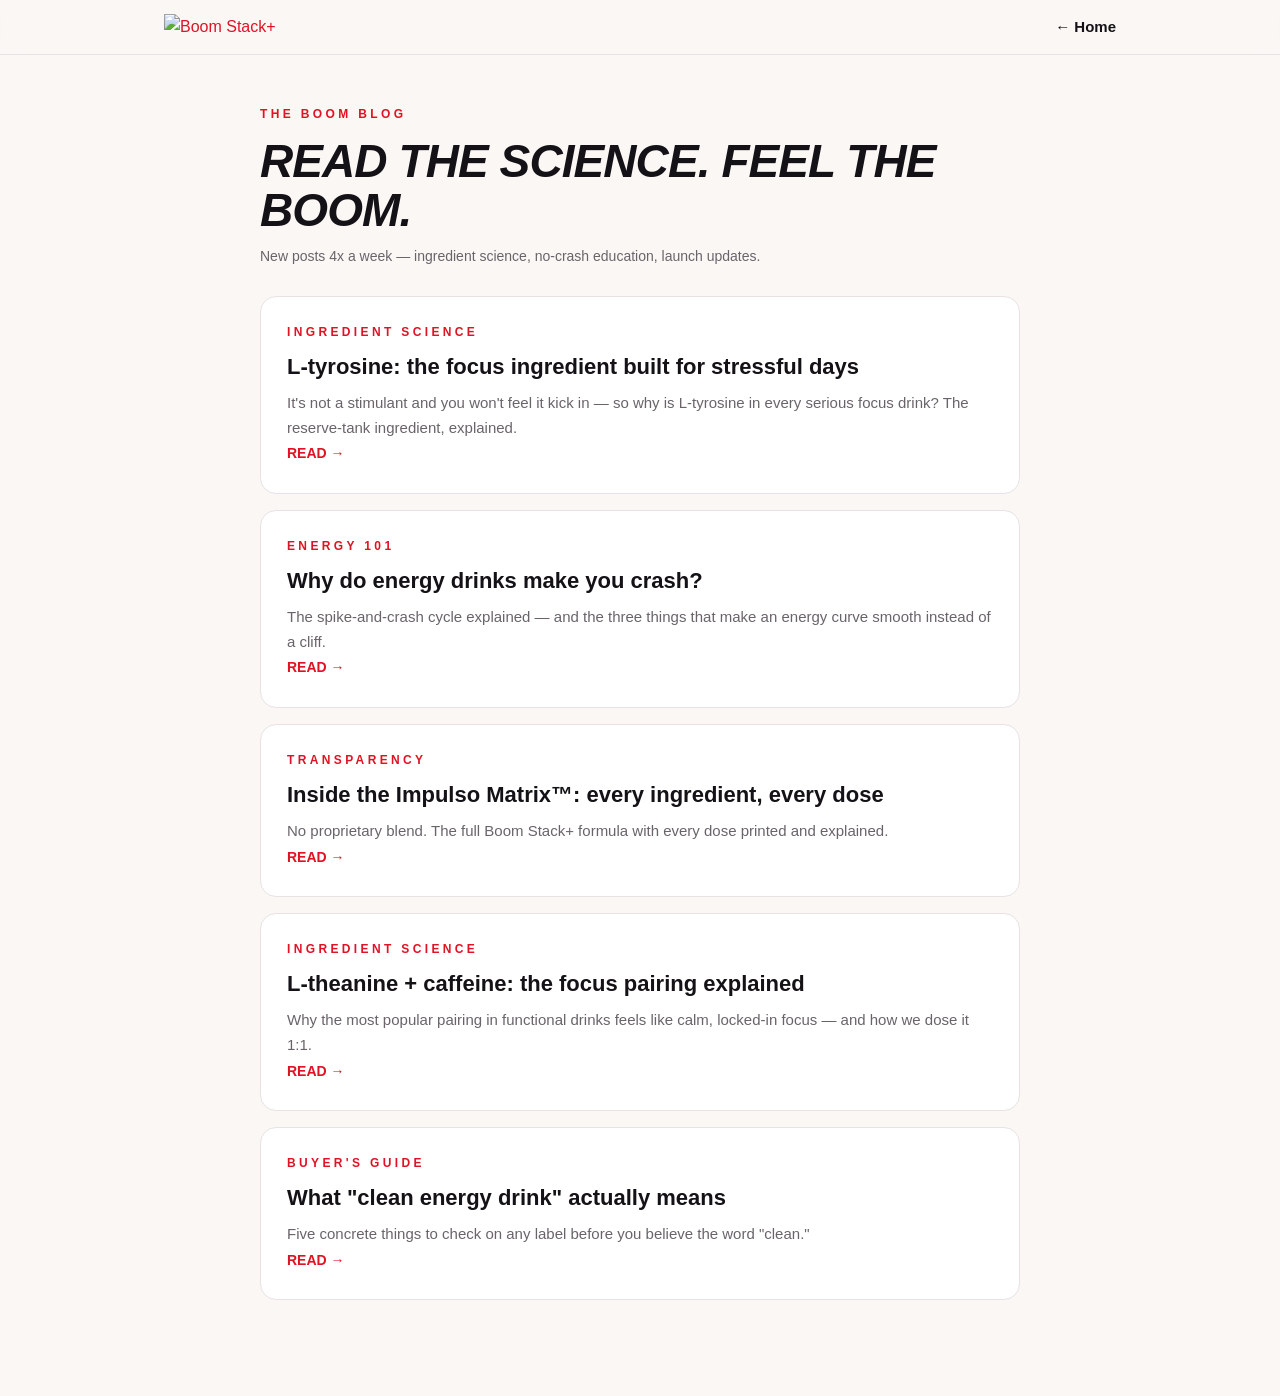
==== blog/index.html @ f3721de1 "Add files via upload" ====
<!DOCTYPE html>
<html lang="en"><head><meta charset="UTF-8"/><meta name="viewport" content="width=device-width, initial-scale=1.0"/>
<title>The Boom Blog — Boom Stack+</title>
<meta name="description" content="Ingredient science, no-crash energy education, and launch updates from Boom Stack+."/>
<link rel="stylesheet" href="style.css"/></head>
<body>
<header><div class="wrap"><a href="../index.html"><img src="https://d2ol7oe51mr4n9.cloudfront.net/user_3CbvHWLUIA0BHaMXW2XrgjMcXCp/445b4368-1798-4281-9c63-a23670338cd1.png" alt="Boom Stack+"/></a><a class="back" href="../index.html">← Home</a></div></header>
<div class="wrap post-list">
<div class="eyebrow">The Boom Blog</div>
<h1>Read the science. Feel the boom.</h1>
<p class="meta">New posts 4x a week — ingredient science, no-crash education, launch updates.</p>
<div class="card"><div class="eyebrow">Ingredient science</div><h2>L-tyrosine: the focus ingredient built for stressful days</h2><p>It's not a stimulant and you won't feel it kick in — so why is L-tyrosine in every serious focus drink? The reserve-tank ingredient, explained.</p><a class="read" href="l-tyrosine-focus-under-stress.html">Read →</a></div>
<div class="card"><div class="eyebrow">Energy 101</div><h2>Why do energy drinks make you crash?</h2><p>The spike-and-crash cycle explained — and the three things that make an energy curve smooth instead of a cliff.</p><a class="read" href="why-energy-drinks-crash.html">Read →</a></div>
<div class="card"><div class="eyebrow">Transparency</div><h2>Inside the Impulso Matrix™: every ingredient, every dose</h2><p>No proprietary blend. The full Boom Stack+ formula with every dose printed and explained.</p><a class="read" href="inside-the-impulso-matrix.html">Read →</a></div>
<div class="card"><div class="eyebrow">Ingredient science</div><h2>L-theanine + caffeine: the focus pairing explained</h2><p>Why the most popular pairing in functional drinks feels like calm, locked-in focus — and how we dose it 1:1.</p><a class="read" href="l-theanine-caffeine-focus.html">Read →</a></div>
<div class="card"><div class="eyebrow">Buyer's guide</div><h2>What "clean energy drink" actually means</h2><p>Five concrete things to check on any label before you believe the word "clean."</p><a class="read" href="what-clean-energy-actually-means.html">Read →</a></div>
</div>
</body></html>
---- blog/style.css ----
:root{--red:#e01324;--red-glow:#ff2a3c;--ink:#141216;--paper:#faf7f5;--muted:#6a646a;--line:#e8e2e4}
*{box-sizing:border-box;margin:0;padding:0}
body{font-family:"Helvetica Neue",Arial,system-ui,sans-serif;background:var(--paper);color:var(--ink);line-height:1.65}
a{color:var(--red);text-decoration:none}
.wrap{max-width:760px;margin:0 auto;padding:0 24px}
header{position:sticky;top:0;background:rgba(250,247,245,.9);backdrop-filter:blur(10px);border-bottom:1px solid var(--line);padding:14px 0;z-index:10}
header .wrap{display:flex;align-items:center;justify-content:space-between;max-width:1000px}
header img{height:44px}
header a.back{font-weight:700;color:var(--ink);font-size:15px}
.eyebrow{text-transform:uppercase;letter-spacing:.28em;font-size:12px;font-weight:800;color:var(--red)}
h1{font-size:clamp(30px,5vw,46px);line-height:1.06;letter-spacing:-.02em;font-weight:900;margin:12px 0 10px;font-style:italic;text-transform:uppercase}
.meta{color:var(--muted);font-size:14px;margin-bottom:28px}
article{padding:48px 0 70px}
article h2{font-size:24px;margin:34px 0 10px;letter-spacing:-.01em}
article p{margin:14px 0;font-size:17px}
article ul{margin:14px 0 14px 22px}
article li{margin:7px 0;font-size:17px}
.callout{background:#fff;border:1px solid var(--line);border-left:5px solid var(--red);border-radius:12px;padding:18px 20px;margin:22px 0;font-size:16px}
.cta{display:inline-block;font-weight:800;padding:14px 26px;border-radius:999px;background:linear-gradient(120deg,#e01324,#b00d1b);color:#fff;text-transform:uppercase;font-size:15px;margin-top:10px}
.disclaimer{color:var(--muted);font-size:12px;border-top:1px solid var(--line);padding-top:14px;margin-top:36px}
.post-list{padding:50px 0 80px}
.card{background:#fff;border:1px solid var(--line);border-radius:16px;padding:26px;margin-bottom:16px}
.card h2{font-size:22px;margin:6px 0}
.card p{color:var(--muted);font-size:15px}
.card a.read{font-weight:800;font-size:14px;text-transform:uppercase}
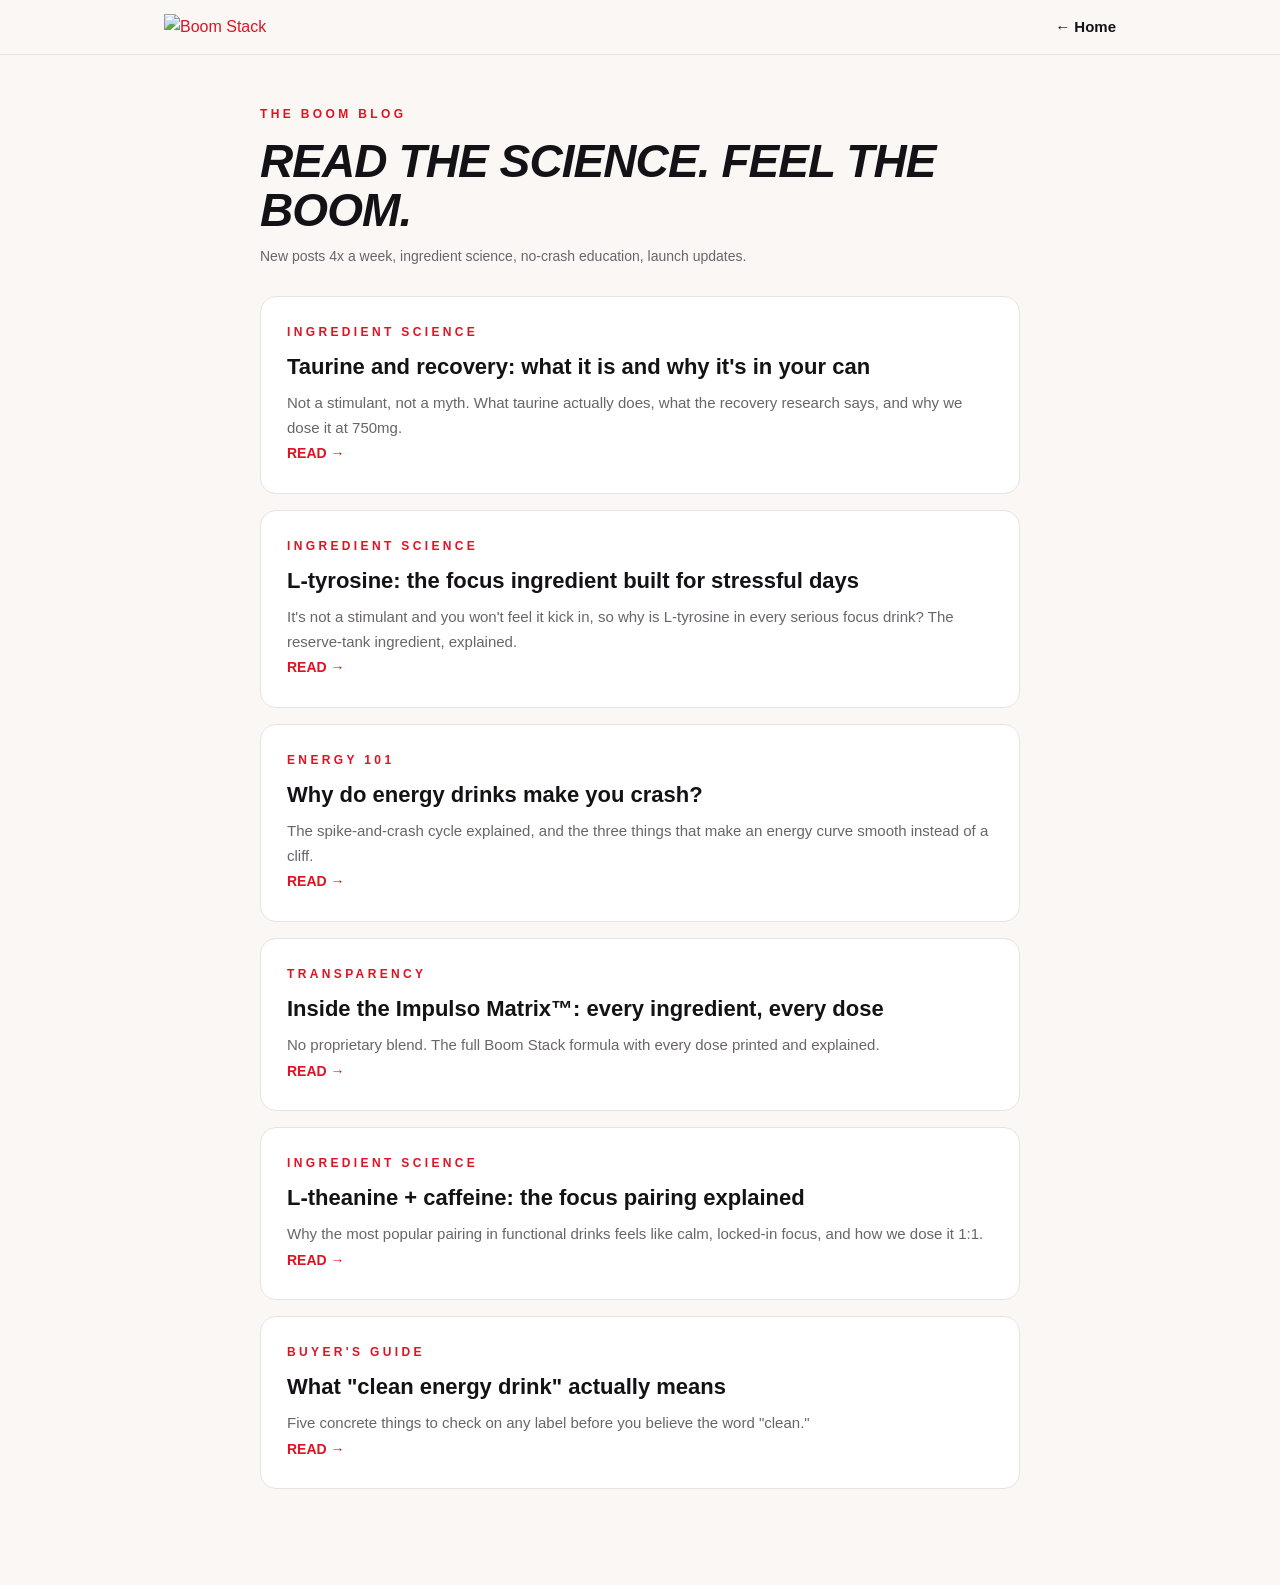
==== commit d4448357: "Add files via upload" ====
--- a/blog/index.html
+++ b/blog/index.html
@@ -1,18 +1,19 @@
 <!DOCTYPE html>
 <html lang="en"><head><meta charset="UTF-8"/><meta name="viewport" content="width=device-width, initial-scale=1.0"/>
-<title>The Boom Blog — Boom Stack+</title>
-<meta name="description" content="Ingredient science, no-crash energy education, and launch updates from Boom Stack+."/>
+<title>The Boom Blog | Boom Stack</title>
+<meta name="description" content="Ingredient science, no-crash energy education, and launch updates from Boom Stack."/>
 <link rel="stylesheet" href="style.css"/></head>
 <body>
-<header><div class="wrap"><a href="../index.html"><img src="https://d2ol7oe51mr4n9.cloudfront.net/user_3CbvHWLUIA0BHaMXW2XrgjMcXCp/445b4368-1798-4281-9c63-a23670338cd1.png" alt="Boom Stack+"/></a><a class="back" href="../index.html">← Home</a></div></header>
+<header><div class="wrap"><a href="../index.html"><img src="https://d2ol7oe51mr4n9.cloudfront.net/user_3CbvHWLUIA0BHaMXW2XrgjMcXCp/445b4368-1798-4281-9c63-a23670338cd1.png" alt="Boom Stack"/></a><a class="back" href="../index.html">← Home</a></div></header>
 <div class="wrap post-list">
 <div class="eyebrow">The Boom Blog</div>
 <h1>Read the science. Feel the boom.</h1>
-<p class="meta">New posts 4x a week — ingredient science, no-crash education, launch updates.</p>
-<div class="card"><div class="eyebrow">Ingredient science</div><h2>L-tyrosine: the focus ingredient built for stressful days</h2><p>It's not a stimulant and you won't feel it kick in — so why is L-tyrosine in every serious focus drink? The reserve-tank ingredient, explained.</p><a class="read" href="l-tyrosine-focus-under-stress.html">Read →</a></div>
-<div class="card"><div class="eyebrow">Energy 101</div><h2>Why do energy drinks make you crash?</h2><p>The spike-and-crash cycle explained — and the three things that make an energy curve smooth instead of a cliff.</p><a class="read" href="why-energy-drinks-crash.html">Read →</a></div>
-<div class="card"><div class="eyebrow">Transparency</div><h2>Inside the Impulso Matrix™: every ingredient, every dose</h2><p>No proprietary blend. The full Boom Stack+ formula with every dose printed and explained.</p><a class="read" href="inside-the-impulso-matrix.html">Read →</a></div>
-<div class="card"><div class="eyebrow">Ingredient science</div><h2>L-theanine + caffeine: the focus pairing explained</h2><p>Why the most popular pairing in functional drinks feels like calm, locked-in focus — and how we dose it 1:1.</p><a class="read" href="l-theanine-caffeine-focus.html">Read →</a></div>
+<p class="meta">New posts 4x a week, ingredient science, no-crash education, launch updates.</p>
+<div class="card"><div class="eyebrow">Ingredient science</div><h2>Taurine and recovery: what it is and why it's in your can</h2><p>Not a stimulant, not a myth. What taurine actually does, what the recovery research says, and why we dose it at 750mg.</p><a class="read" href="taurine-and-recovery.html">Read →</a></div>
+<div class="card"><div class="eyebrow">Ingredient science</div><h2>L-tyrosine: the focus ingredient built for stressful days</h2><p>It's not a stimulant and you won't feel it kick in, so why is L-tyrosine in every serious focus drink? The reserve-tank ingredient, explained.</p><a class="read" href="l-tyrosine-focus-under-stress.html">Read →</a></div>
+<div class="card"><div class="eyebrow">Energy 101</div><h2>Why do energy drinks make you crash?</h2><p>The spike-and-crash cycle explained, and the three things that make an energy curve smooth instead of a cliff.</p><a class="read" href="why-energy-drinks-crash.html">Read →</a></div>
+<div class="card"><div class="eyebrow">Transparency</div><h2>Inside the Impulso Matrix™: every ingredient, every dose</h2><p>No proprietary blend. The full Boom Stack formula with every dose printed and explained.</p><a class="read" href="inside-the-impulso-matrix.html">Read →</a></div>
+<div class="card"><div class="eyebrow">Ingredient science</div><h2>L-theanine + caffeine: the focus pairing explained</h2><p>Why the most popular pairing in functional drinks feels like calm, locked-in focus, and how we dose it 1:1.</p><a class="read" href="l-theanine-caffeine-focus.html">Read →</a></div>
 <div class="card"><div class="eyebrow">Buyer's guide</div><h2>What "clean energy drink" actually means</h2><p>Five concrete things to check on any label before you believe the word "clean."</p><a class="read" href="what-clean-energy-actually-means.html">Read →</a></div>
 </div>
 </body></html>
